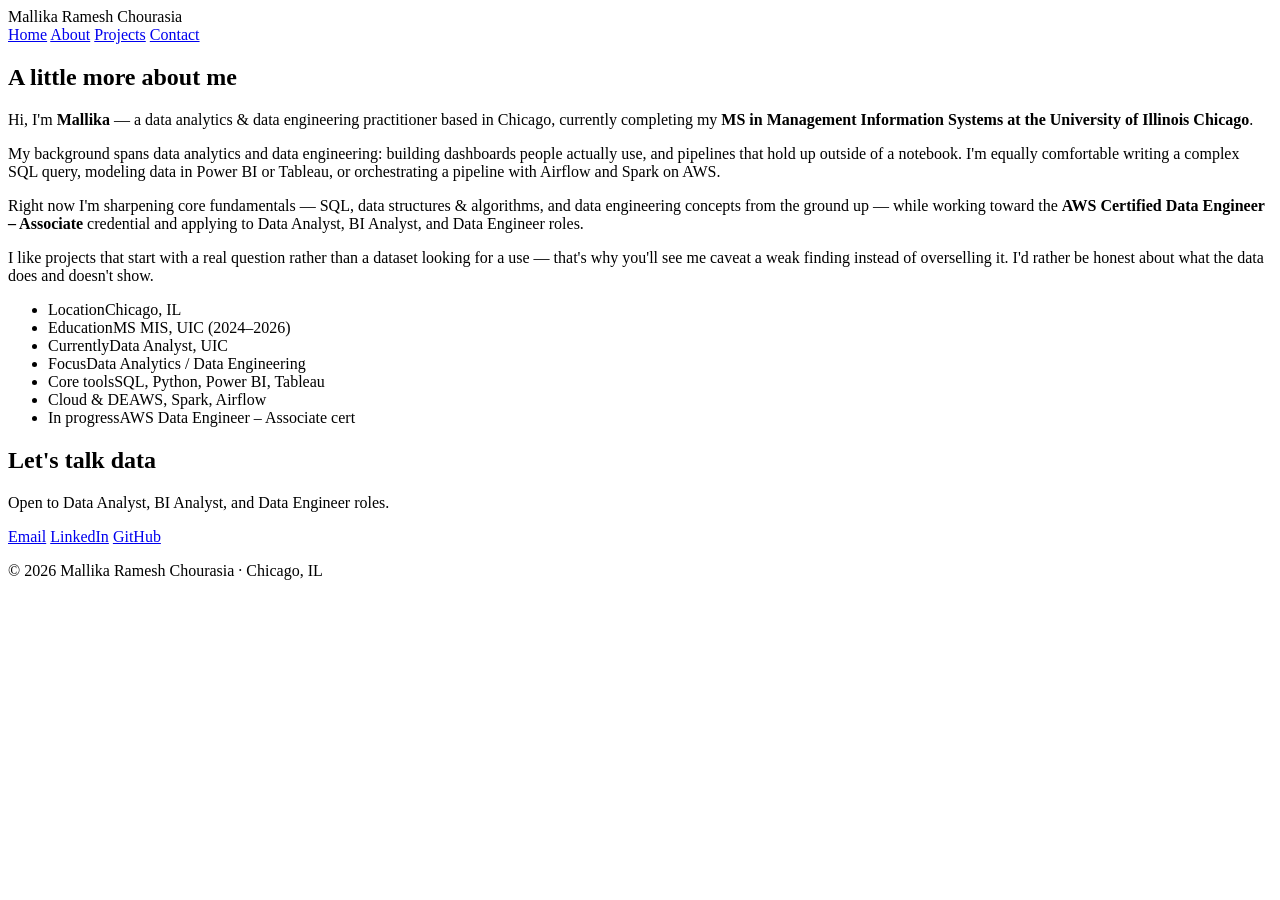
==== about.html @ 356ae719 "Add files via upload" ====
<!DOCTYPE html>
<html lang="en">
<head>
<meta charset="UTF-8">
<meta name="viewport" content="width=device-width, initial-scale=1">
<title>About — Mallika Ramesh Chourasia</title>
<link rel="stylesheet" href="assets/style.css">
</head>
<body>

<nav>
  <div class="wrap">
    <div class="brand">Mallika Ramesh Chourasia</div>
    <div class="navlinks">
      <a href="index.html">Home</a>
      <a href="about.html" class="active">About</a>
      <a href="projects.html">Projects</a>
      <a href="index.html#contact">Contact</a>
    </div>
  </div>
</nav>

<section class="section">
  <div class="wrap">
    <div class="section-head">
      <h2>A little more about me</h2>
    </div>
    <div class="about-grid">
      <div>
        <p>Hi, I'm <strong>Mallika</strong> — a data analytics &amp; data engineering practitioner based in Chicago, currently completing my <strong>MS in Management Information Systems at the University of Illinois Chicago</strong>.</p>
        <p>My background spans data analytics and data engineering: building dashboards people actually use, and pipelines that hold up outside of a notebook. I'm equally comfortable writing a complex SQL query, modeling data in Power BI or Tableau, or orchestrating a pipeline with Airflow and Spark on AWS.</p>
        <p>Right now I'm sharpening core fundamentals — SQL, data structures &amp; algorithms, and data engineering concepts from the ground up — while working toward the <strong>AWS Certified Data Engineer – Associate</strong> credential and applying to Data Analyst, BI Analyst, and Data Engineer roles.</p>
        <p>I like projects that start with a real question rather than a dataset looking for a use — that's why you'll see me caveat a weak finding instead of overselling it. I'd rather be honest about what the data does and doesn't show.</p>
      </div>
      <ul class="fact-list">
        <li><span>Location</span><span>Chicago, IL</span></li>
        <li><span>Education</span><span>MS MIS, UIC (2024–2026)</span></li>
        <li><span>Currently</span><span>Data Analyst, UIC</span></li>
        <li><span>Focus</span><span>Data Analytics / Data Engineering</span></li>
        <li><span>Core tools</span><span>SQL, Python, Power BI, Tableau</span></li>
        <li><span>Cloud &amp; DE</span><span>AWS, Spark, Airflow</span></li>
        <li><span>In progress</span><span>AWS Data Engineer – Associate cert</span></li>
      </ul>
    </div>
  </div>
</section>

<footer id="contact">
  <div class="wrap">
    <h2>Let's talk data</h2>
    <p>Open to Data Analyst, BI Analyst, and Data Engineer roles.</p>
    <div class="footer-links">
      <a href="mailto:chourasiamallika5@gmail.com">Email</a>
      <a href="https://www.linkedin.com/in/mallikachourasia/" target="_blank" rel="noopener">LinkedIn</a>
      <a href="https://github.com/Mallika56" target="_blank" rel="noopener">GitHub</a>
    </div>
    <p class="copyright">© 2026 Mallika Ramesh Chourasia · Chicago, IL</p>
  </div>
</footer>

</body>
</html>
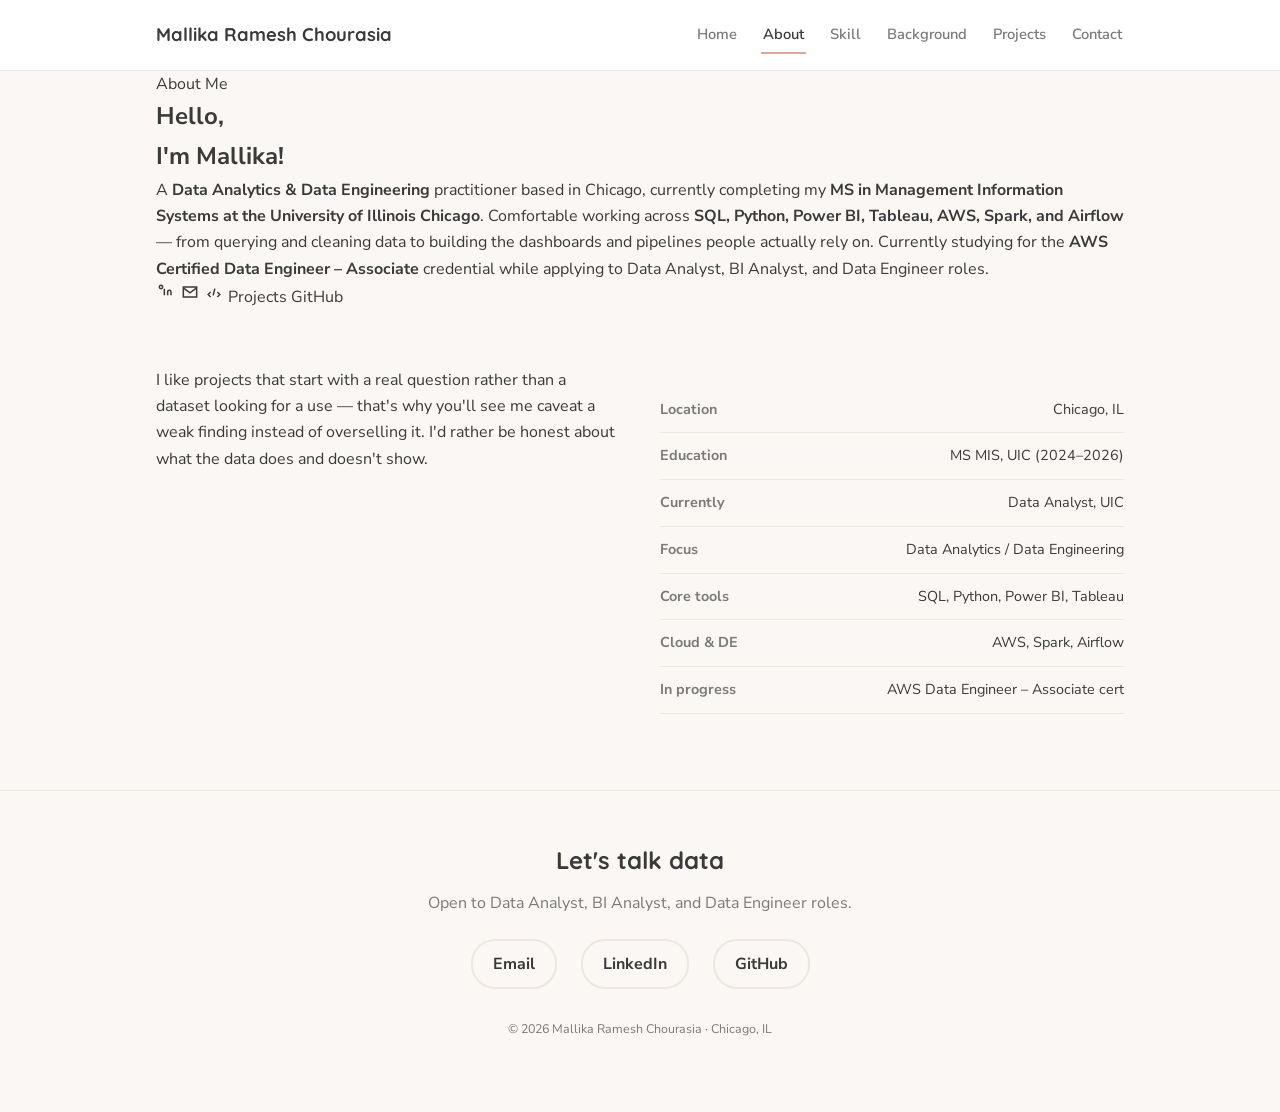
==== commit 941fa7a7: "Update About page design" ====
--- a/about.html
+++ b/about.html
@@ -14,22 +14,45 @@
     <div class="navlinks">
       <a href="index.html">Home</a>
       <a href="about.html" class="active">About</a>
+      <a href="skill.html">Skill</a>
+      <a href="background.html">Background</a>
       <a href="projects.html">Projects</a>
       <a href="index.html#contact">Contact</a>
     </div>
   </div>
 </nav>
 
+<section class="dusk-section">
+  <div class="wrap">
+    <span class="dusk-badge"><span class="hl">About</span>&nbsp;Me</span>
+    <div class="dusk-grid">
+      <h1 class="dusk-hello">Hello,<br>I'm <span class="accent">Mallika!</span></h1>
+      <div>
+        <p class="dusk-bio">
+          A <strong>Data Analytics &amp; Data Engineering</strong> practitioner based in Chicago, currently completing my <strong class="alt">MS in Management Information Systems at the University of Illinois Chicago</strong>. Comfortable working across <strong class="alt2">SQL, Python, Power BI, Tableau, AWS, Spark, and Airflow</strong> — from querying and cleaning data to building the dashboards and pipelines people actually rely on. Currently studying for the <strong>AWS Certified Data Engineer – Associate</strong> credential while applying to Data Analyst, BI Analyst, and Data Engineer roles.
+        </p>
+        <div class="dusk-contact-row">
+          <a class="dusk-icon" href="https://www.linkedin.com/in/mallikachourasia/" target="_blank" rel="noopener" aria-label="LinkedIn" title="LinkedIn">
+            <svg width="20" height="20" viewBox="0 0 24 24" fill="none" stroke="currentColor" stroke-width="1.8"><path d="M10 8v8M10 8v.01M14 16v-4a2 2 0 0 1 4 0v4M6 4a2 2 0 1 0 0 4 2 2 0 0 0 0-4z"/></svg>
+          </a>
+          <a class="dusk-icon" href="mailto:chourasiamallika5@gmail.com" aria-label="Email" title="Email">
+            <svg width="20" height="20" viewBox="0 0 24 24" fill="none" stroke="currentColor" stroke-width="1.8"><path d="M4 6h16v12H4z"/><path d="M4 7l8 6 8-6"/></svg>
+          </a>
+          <a class="dusk-icon" href="https://github.com/Mallika56" target="_blank" rel="noopener" aria-label="GitHub" title="GitHub">
+            <svg width="20" height="20" viewBox="0 0 24 24" fill="none" stroke="currentColor" stroke-width="1.8"><path d="M8 18l-3-3 3-3M16 12l3 3-3 3M13 8l-2 8"/></svg>
+          </a>
+          <a class="dusk-btn" href="projects.html">Projects</a>
+          <a class="dusk-btn solid" href="https://github.com/Mallika56" target="_blank" rel="noopener">GitHub</a>
+        </div>
+      </div>
+    </div>
+  </div>
+</section>
+
 <section class="section">
   <div class="wrap">
-    <div class="section-head">
-      <h2>A little more about me</h2>
-    </div>
     <div class="about-grid">
       <div>
-        <p>Hi, I'm <strong>Mallika</strong> — a data analytics &amp; data engineering practitioner based in Chicago, currently completing my <strong>MS in Management Information Systems at the University of Illinois Chicago</strong>.</p>
-        <p>My background spans data analytics and data engineering: building dashboards people actually use, and pipelines that hold up outside of a notebook. I'm equally comfortable writing a complex SQL query, modeling data in Power BI or Tableau, or orchestrating a pipeline with Airflow and Spark on AWS.</p>
-        <p>Right now I'm sharpening core fundamentals — SQL, data structures &amp; algorithms, and data engineering concepts from the ground up — while working toward the <strong>AWS Certified Data Engineer – Associate</strong> credential and applying to Data Analyst, BI Analyst, and Data Engineer roles.</p>
         <p>I like projects that start with a real question rather than a dataset looking for a use — that's why you'll see me caveat a weak finding instead of overselling it. I'd rather be honest about what the data does and doesn't show.</p>
       </div>
       <ul class="fact-list">
--- a/assets/style.css
+++ b/assets/style.css
@@ -0,0 +1,189 @@
+@import url('https://fonts.googleapis.com/css2?family=Quicksand:wght@500;600;700&family=Nunito+Sans:wght@400;600;700&display=swap');
+
+:root{
+  --bg:#FAF7F5;
+  --surface:#FFFFFF;
+  --border:#EDE7E2;
+  --text:#3A3A3A;
+  --muted:#7A7A7A;
+
+  --sql:#A8C5D6;
+  --sql-deep:#6E97AC;
+  --python:#B8CBB0;
+  --python-deep:#83A277;
+  --powerbi:#E8CFA0;
+  --powerbi-deep:#C9A25C;
+  --tableau:#D9A9A0;
+  --tableau-deep:#B97267;
+  --awsde:#C3B8D9;
+  --awsde-deep:#8F7DB3;
+
+  --font-head:'Quicksand', sans-serif;
+  --font-body:'Nunito Sans', sans-serif;
+}
+
+*{box-sizing:border-box; margin:0; padding:0;}
+body{
+  background:var(--bg);
+  color:var(--text);
+  font-family:var(--font-body);
+  line-height:1.65;
+}
+a{color:inherit; text-decoration:none;}
+.wrap{max-width:1020px; margin:0 auto; padding:0 26px;}
+img{max-width:100%; display:block;}
+
+/* NAV */
+nav{
+  background:var(--surface);
+  border-bottom:1px solid var(--border);
+  position:sticky; top:0; z-index:50;
+}
+nav .wrap{display:flex; align-items:center; justify-content:space-between; height:70px; flex-wrap:wrap;}
+.brand{font-family:var(--font-head); font-weight:700; font-size:1.15rem; color:var(--text);}
+.navlinks{display:flex; gap:22px; font-size:0.92rem; font-weight:600;}
+.navlinks a{color:var(--muted); padding:6px 2px; border-bottom:2px solid transparent; transition:all 0.2s;}
+.navlinks a:hover, .navlinks a.active{color:var(--text); border-bottom-color:var(--tableau);}
+
+/* HERO */
+.hero{padding:64px 0 48px; text-align:center;}
+.hero .eyebrow{font-family:var(--font-head); font-weight:600; color:var(--tableau-deep); letter-spacing:0.04em; text-transform:uppercase; font-size:0.85rem;}
+.hero h1{font-family:var(--font-head); font-size:2.4rem; font-weight:700; margin:12px 0 14px;}
+.hero p{color:var(--muted); max-width:56ch; margin:0 auto 26px; font-size:1.05rem;}
+.hero-actions{display:flex; gap:14px; justify-content:center; flex-wrap:wrap;}
+
+.btn{
+  display:inline-block; padding:12px 24px; border-radius:30px; font-weight:700;
+  font-size:0.92rem; border:2px solid var(--text); transition:all 0.2s;
+}
+.btn-solid{background:var(--text); color:var(--bg);}
+.btn-solid:hover{opacity:0.85;}
+.btn-outline{background:transparent; color:var(--text);}
+.btn-outline:hover{background:var(--text); color:var(--bg);}
+
+/* CATEGORY TILES (home) */
+.tiles{display:grid; grid-template-columns:repeat(auto-fit, minmax(190px,1fr)); gap:18px; padding:10px 0 60px;}
+.tile{
+  border-radius:16px; padding:28px 22px; border:1px solid var(--border);
+  transition:transform 0.2s, box-shadow 0.2s;
+}
+.tile:hover{transform:translateY(-4px); box-shadow:0 12px 28px rgba(0,0,0,0.08);}
+.tile h3{font-family:var(--font-head); font-size:1.1rem; margin-bottom:6px;}
+.tile p{font-size:0.88rem; color:var(--muted);}
+.tile .go{margin-top:14px; font-size:0.85rem; font-weight:700;}
+.tile.sql{background:color-mix(in srgb, var(--sql) 35%, white);}
+.tile.python{background:color-mix(in srgb, var(--python) 35%, white);}
+.tile.powerbi{background:color-mix(in srgb, var(--powerbi) 35%, white);}
+.tile.tableau{background:color-mix(in srgb, var(--tableau) 35%, white);}
+.tile.awsde{background:color-mix(in srgb, var(--awsde) 35%, white);}
+.tile.sql .go{color:var(--sql-deep);}
+.tile.python .go{color:var(--python-deep);}
+.tile.powerbi .go{color:var(--powerbi-deep);}
+.tile.tableau .go{color:var(--tableau-deep);}
+.tile.awsde .go{color:var(--awsde-deep);}
+
+/* SECTIONS */
+.section{padding:56px 0;}
+.section-head{margin-bottom:34px; text-align:center;}
+.section-head .cat-label{
+  display:inline-block; font-family:var(--font-head); font-weight:700; font-size:0.8rem;
+  letter-spacing:0.06em; text-transform:uppercase; padding:6px 16px; border-radius:20px; margin-bottom:12px;
+}
+.section-head h2{font-family:var(--font-head); font-size:1.9rem; font-weight:700;}
+.section-head p{color:var(--muted); max-width:60ch; margin:10px auto 0;}
+
+.cat-label.sql{background:var(--sql); color:#294654;}
+.cat-label.python{background:var(--python); color:#33452b;}
+.cat-label.powerbi{background:var(--powerbi); color:#5c4413;}
+.cat-label.tableau{background:var(--tableau); color:#5c2e26;}
+.cat-label.awsde{background:var(--awsde); color:#3c2e5c;}
+
+/* PROJECT CARDS */
+.project-card{
+  background:var(--surface); border:1px solid var(--border); border-radius:18px;
+  padding:28px; margin-bottom:24px;
+}
+.project-card .badge-row{display:flex; gap:8px; flex-wrap:wrap; margin-bottom:12px;}
+.badge{font-size:0.72rem; font-weight:700; padding:4px 12px; border-radius:20px; text-transform:uppercase; letter-spacing:0.03em;}
+.badge.flagship{background:#3A3A3A; color:#fff;}
+.badge.wip{background:#f1e4c9; color:#7a5b12; border:1px solid #e0c68a;}
+.badge.note{background:#f6e2e0; color:#8a3f36; border:1px solid #e6bcb6;}
+
+.project-card h3{font-family:var(--font-head); font-size:1.35rem; margin-bottom:10px;}
+.project-card .block-label{font-weight:700; font-size:0.85rem; color:var(--muted); margin-top:14px; margin-bottom:4px;}
+.project-card p{font-size:0.95rem;}
+.project-card .why{
+  font-style:italic; color:var(--muted); border-left:3px solid var(--border); padding-left:14px; margin-top:14px;
+}
+.data-note{
+  margin-top:16px; font-size:0.85rem; background:#FBF3F1; border:1px dashed #e6bcb6;
+  border-radius:10px; padding:12px 16px; color:#7a4038;
+}
+.project-links{display:flex; gap:18px; margin-top:18px; font-weight:700; font-size:0.88rem;}
+.project-links a{border-bottom:2px solid currentColor;}
+
+/* ABOUT */
+.about-grid{display:grid; grid-template-columns:1fr 1fr; gap:40px; align-items:start;}
+.about-grid p{margin-bottom:14px; color:var(--text);}
+.fact-list{list-style:none; margin-top:20px;}
+.fact-list li{display:flex; justify-content:space-between; padding:11px 0; border-bottom:1px solid var(--border); font-size:0.9rem;}
+.fact-list li span:first-child{color:var(--muted); font-weight:700;}
+
+/* FOOTER / CONTACT */
+footer{border-top:1px solid var(--border); padding:50px 0; margin-top:20px;}
+footer .wrap{text-align:center;}
+footer h2{font-family:var(--font-head); font-size:1.5rem; margin-bottom:10px;}
+footer p{color:var(--muted); margin-bottom:22px;}
+.footer-links{display:flex; gap:24px; justify-content:center; font-weight:700; flex-wrap:wrap;}
+.footer-links a{padding:10px 20px; border-radius:24px; border:2px solid var(--border);}
+.footer-links a:hover{border-color:var(--text);}
+.copyright{margin-top:30px; font-size:0.78rem; color:var(--muted);}
+
+@media (max-width:720px){
+  .navlinks{gap:14px; font-size:0.82rem;}
+  .about-grid{grid-template-columns:1fr;}
+  .hero h1{font-size:1.9rem;}
+}
+
+/* FULL-WIDTH ILLUSTRATED BANNER (home page) */
+.banner{position:relative; width:100%; overflow:hidden; background:linear-gradient(180deg, #FDF4EF 0%, #F7E9E6 55%, #F3E4EC 100%);}
+.banner svg{display:block; width:100%; height:auto;}
+.banner-content{
+  position:absolute; inset:0; display:flex; flex-direction:column; align-items:center; justify-content:center;
+  text-align:center; padding:20px;
+}
+.banner-content .eyebrow{font-family:var(--font-head); font-weight:700; color:#5c4a63; letter-spacing:0.05em; text-transform:uppercase; font-size:0.82rem;}
+.banner-content h1{font-family:var(--font-head); font-size:2.6rem; font-weight:700; margin:12px 0 14px; color:#3A3A3A;}
+.banner-content p{color:#5a5a5a; max-width:56ch; margin:0 auto 24px; font-size:1.05rem;}
+.banner-content .hero-actions{display:flex; gap:14px; justify-content:center; flex-wrap:wrap;}
+
+/* BIG SKILL ROWS (home page) */
+.big-tiles{display:flex; flex-direction:column; gap:0; padding:10px 0 40px;}
+.big-tile{
+  display:grid; grid-template-columns:180px 1fr; gap:32px; align-items:center;
+  padding:34px 8px; border-bottom:1px solid var(--border);
+}
+.big-tile:last-child{border-bottom:none;}
+.big-tile .icon-wrap{
+  width:150px; height:150px; border-radius:24px; display:flex; align-items:center; justify-content:center;
+}
+.big-tile.sql .icon-wrap{background:color-mix(in srgb, var(--sql) 40%, white);}
+.big-tile.python .icon-wrap{background:color-mix(in srgb, var(--python) 40%, white);}
+.big-tile.powerbi .icon-wrap{background:color-mix(in srgb, var(--powerbi) 40%, white);}
+.big-tile.tableau .icon-wrap{background:color-mix(in srgb, var(--tableau) 40%, white);}
+.big-tile.awsde .icon-wrap{background:color-mix(in srgb, var(--awsde) 40%, white);}
+.big-tile h3{font-family:var(--font-head); font-size:1.4rem; margin-bottom:8px;}
+.big-tile p{color:var(--muted); font-size:0.98rem; max-width:60ch;}
+.big-tile .go{margin-top:12px; font-weight:700; font-size:0.9rem; display:inline-block;}
+.big-tile.sql .go{color:var(--sql-deep);}
+.big-tile.python .go{color:var(--python-deep);}
+.big-tile.powerbi .go{color:var(--powerbi-deep);}
+.big-tile.tableau .go{color:var(--tableau-deep);}
+.big-tile.awsde .go{color:var(--awsde-deep);}
+.big-tile:hover{background:#FCFAF9;}
+
+@media (max-width:640px){
+  .big-tile{grid-template-columns:1fr; text-align:center;}
+  .big-tile .icon-wrap{margin:0 auto;}
+  .banner-content h1{font-size:2rem;}
+}
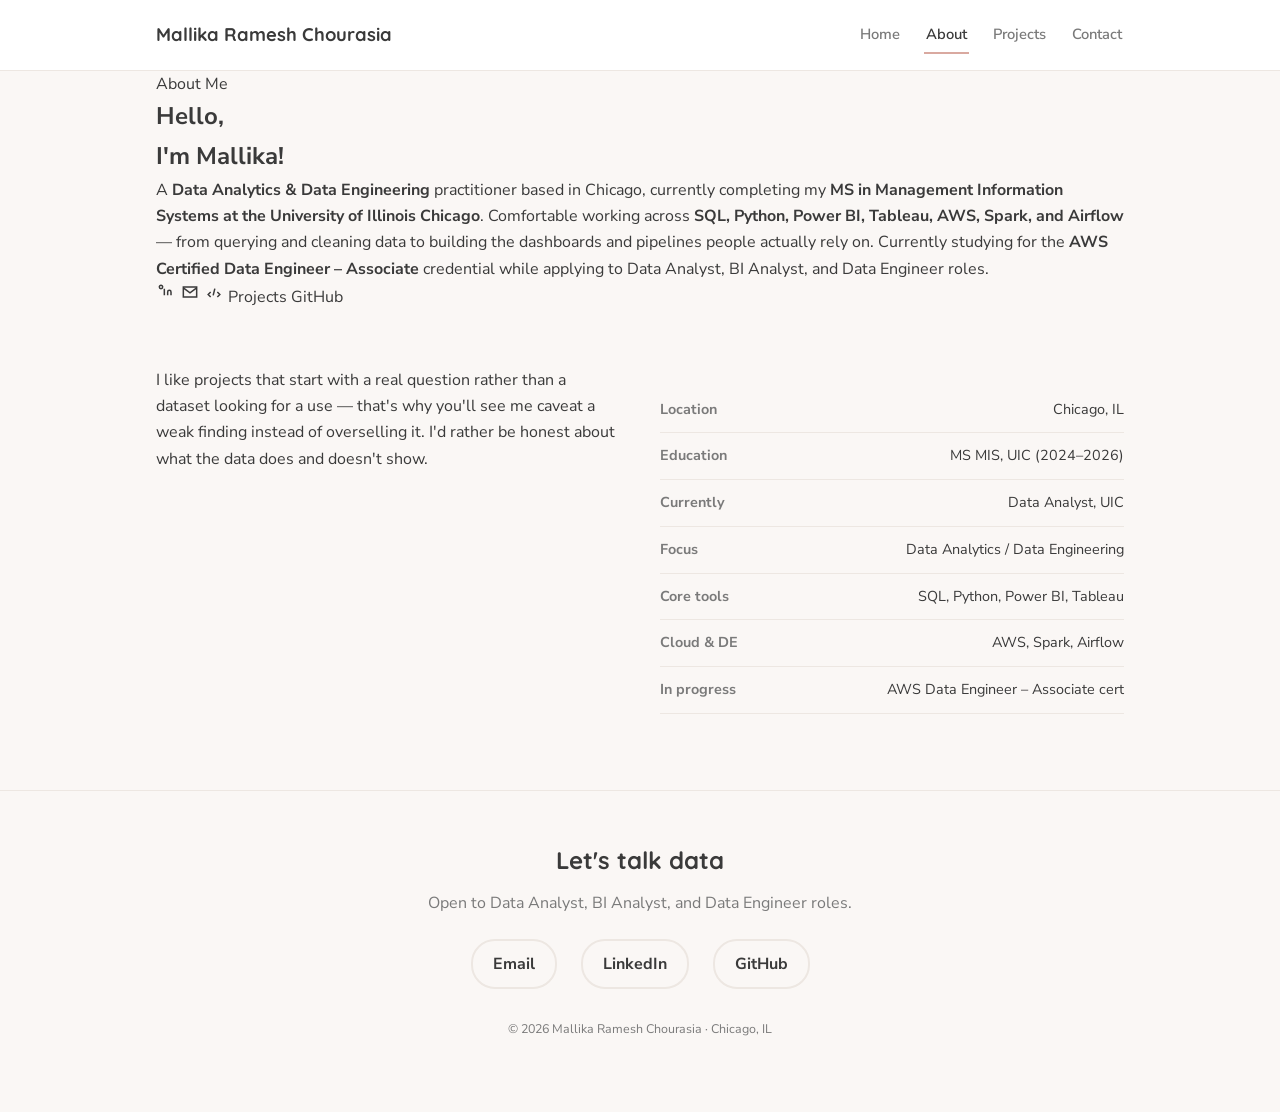
==== commit 4ca8674e: "fix: remove broken skill.html/background.html nav links from about.html Every other page's nav uses " ====
--- a/about.html
+++ b/about.html
@@ -14,8 +14,6 @@
     <div class="navlinks">
       <a href="index.html">Home</a>
       <a href="about.html" class="active">About</a>
-      <a href="skill.html">Skill</a>
-      <a href="background.html">Background</a>
       <a href="projects.html">Projects</a>
       <a href="index.html#contact">Contact</a>
     </div>
--- a/assets/style.css
+++ b/assets/style.css
@@ -144,46 +144,3 @@
   .about-grid{grid-template-columns:1fr;}
   .hero h1{font-size:1.9rem;}
 }
-
-/* FULL-WIDTH ILLUSTRATED BANNER (home page) */
-.banner{position:relative; width:100%; overflow:hidden; background:linear-gradient(180deg, #FDF4EF 0%, #F7E9E6 55%, #F3E4EC 100%);}
-.banner svg{display:block; width:100%; height:auto;}
-.banner-content{
-  position:absolute; inset:0; display:flex; flex-direction:column; align-items:center; justify-content:center;
-  text-align:center; padding:20px;
-}
-.banner-content .eyebrow{font-family:var(--font-head); font-weight:700; color:#5c4a63; letter-spacing:0.05em; text-transform:uppercase; font-size:0.82rem;}
-.banner-content h1{font-family:var(--font-head); font-size:2.6rem; font-weight:700; margin:12px 0 14px; color:#3A3A3A;}
-.banner-content p{color:#5a5a5a; max-width:56ch; margin:0 auto 24px; font-size:1.05rem;}
-.banner-content .hero-actions{display:flex; gap:14px; justify-content:center; flex-wrap:wrap;}
-
-/* BIG SKILL ROWS (home page) */
-.big-tiles{display:flex; flex-direction:column; gap:0; padding:10px 0 40px;}
-.big-tile{
-  display:grid; grid-template-columns:180px 1fr; gap:32px; align-items:center;
-  padding:34px 8px; border-bottom:1px solid var(--border);
-}
-.big-tile:last-child{border-bottom:none;}
-.big-tile .icon-wrap{
-  width:150px; height:150px; border-radius:24px; display:flex; align-items:center; justify-content:center;
-}
-.big-tile.sql .icon-wrap{background:color-mix(in srgb, var(--sql) 40%, white);}
-.big-tile.python .icon-wrap{background:color-mix(in srgb, var(--python) 40%, white);}
-.big-tile.powerbi .icon-wrap{background:color-mix(in srgb, var(--powerbi) 40%, white);}
-.big-tile.tableau .icon-wrap{background:color-mix(in srgb, var(--tableau) 40%, white);}
-.big-tile.awsde .icon-wrap{background:color-mix(in srgb, var(--awsde) 40%, white);}
-.big-tile h3{font-family:var(--font-head); font-size:1.4rem; margin-bottom:8px;}
-.big-tile p{color:var(--muted); font-size:0.98rem; max-width:60ch;}
-.big-tile .go{margin-top:12px; font-weight:700; font-size:0.9rem; display:inline-block;}
-.big-tile.sql .go{color:var(--sql-deep);}
-.big-tile.python .go{color:var(--python-deep);}
-.big-tile.powerbi .go{color:var(--powerbi-deep);}
-.big-tile.tableau .go{color:var(--tableau-deep);}
-.big-tile.awsde .go{color:var(--awsde-deep);}
-.big-tile:hover{background:#FCFAF9;}
-
-@media (max-width:640px){
-  .big-tile{grid-template-columns:1fr; text-align:center;}
-  .big-tile .icon-wrap{margin:0 auto;}
-  .banner-content h1{font-size:2rem;}
-}
